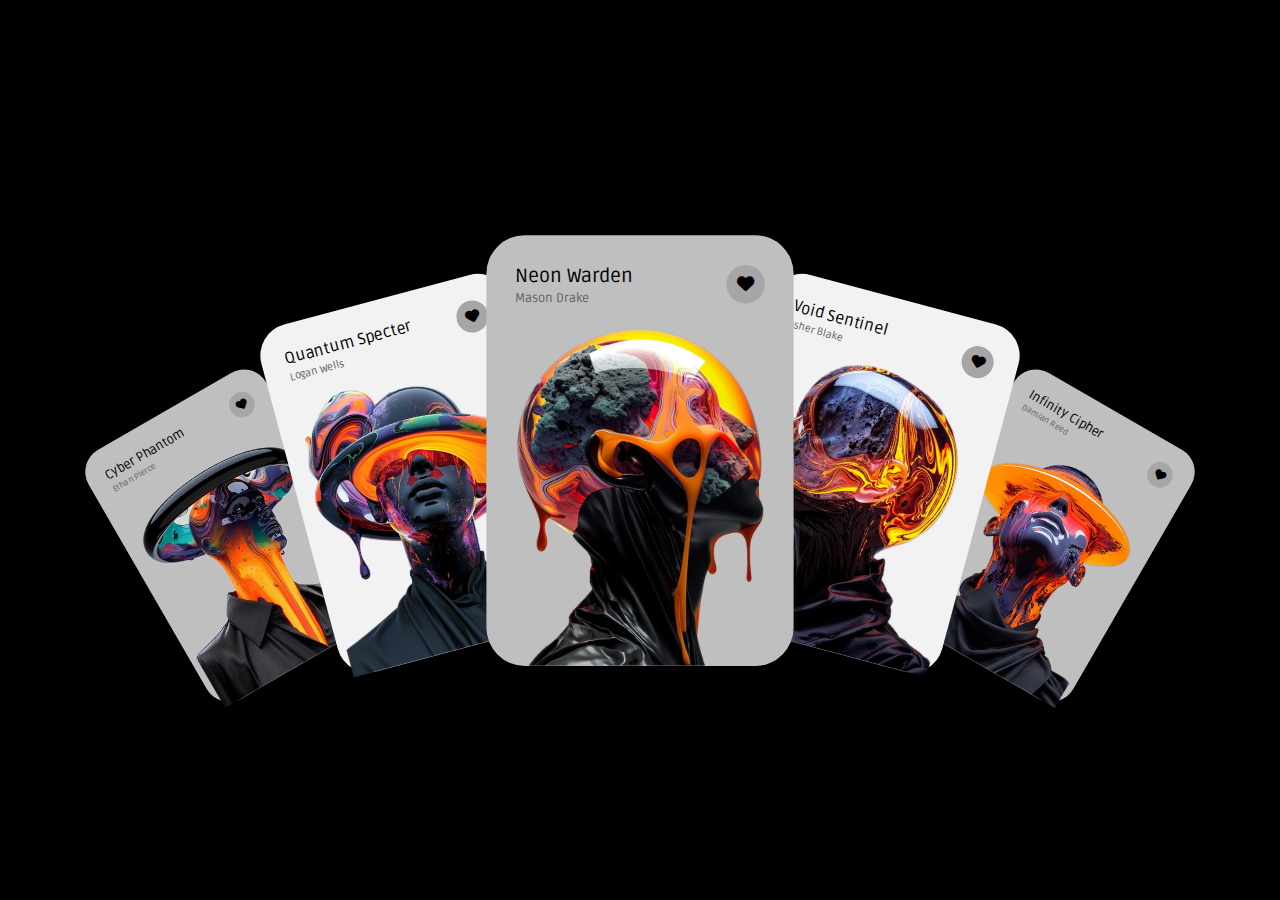
==== cards/index.html @ 6f4b691e "feat(cards - implemented)" ====
<!DOCTYPE html>
<html lang="en">
  <head>
    <meta charset="UTF-8" />
    <meta name="viewport" content="width=device-width, initial-scale=1.0" />
    <title>Document</title>
    <link rel="stylesheet" href="style.css" />
    <link
      rel="stylesheet"
      href="https://cdnjs.cloudflare.com/ajax/libs/font-awesome/6.7.2/css/all.min.css"
      integrity="sha512-Evv84Mr4kqVGRNSgIGL/F/aIDqQb7xQ2vcrdIwxfjThSH8CSR7PBEakCr51Ck+w+/U6swU2Im1vVX0SVk9ABhg=="
      crossorigin="anonymous"
      referrerpolicy="no-referrer"
    />
    <link rel="preconnect" href="https://fonts.googleapis.com" />
    <link rel="preconnect" href="https://fonts.gstatic.com" crossorigin />
    <link
      href="https://fonts.googleapis.com/css2?family=Ruda:wght@400..900&display=swap"
      rel="stylesheet"
    />
  </head>
  <body>
    <div class="card">
      <div class="header">
        <div class="header-text">
          <span class="text-main">Cyber Phantom</span>
          <span class="text-sub">Ethan Pierce</span>
        </div>
        <button type="button" class="header-icon-btn">
          <i class="fa-solid fa-heart"></i>
        </button>
      </div>
      <img
        class="avatar-img"
        src="./assets/images/avatar-1.png"
        alt="avatar-1"
      />
    </div>
    <div class="card">
      <div class="header">
        <div class="header-text">
          <span class="text-main">Quantum Specter</span>
          <span class="text-sub">Logan Wells</span>
        </div>
        <button type="button" class="header-icon-btn">
          <i class="fa-solid fa-heart"></i>
        </button>
      </div>
      <img
        class="avatar-img"
        src="./assets/images/avatar-2.png"
        alt="avatar-2"
      />
    </div>
    <div class="card">
      <div class="header">
        <div class="header-text">
          <span class="text-main">Neon Warden</span>
          <span class="text-sub">Mason Drake</span>
        </div>
        <button type="button" class="header-icon-btn">
          <i class="fa-solid fa-heart"></i>
        </button>
      </div>
      <img
        class="avatar-img"
        src="./assets/images/avatar-3.png"
        alt="avatar-3"
      />
    </div>
    <div class="card">
      <div class="header">
        <div class="header-text">
          <span class="text-main">Void Sentinel</span>
          <span class="text-sub">Asher Blake</span>
        </div>
        <button type="button" class="header-icon-btn">
          <i class="fa-solid fa-heart"></i>
        </button>
      </div>
      <img
        class="avatar-img"
        src="./assets/images/avatar-4.png"
        alt="avatar-4"
      />
    </div>
    <div class="card">
      <div class="header">
        <div class="header-text">
          <span class="text-main">Infinity Cipher</span>
          <span class="text-sub">Damian Reed</span>
        </div>
        <button type="button" class="header-icon-btn">
          <i class="fa-solid fa-heart"></i>
        </button>
      </div>
      <img
        class="avatar-img"
        src="./assets/images/avatar-5.png"
        alt="avatar-5"
      />
    </div>
    <script src="./script.js"></script>
  </body>
</html>
---- cards/style.css ----
:root {
  --primary-bg: #000;
  --card-bg-odd: #bfbfbf;
  --card-bg-even: #f2f2f2;
  --scale-level-1: 1.2;
  --scale-level-2: 1;
  --scale-level-3: 0.8;
  --rotate-level-1: 0deg;
  --rotate-level-2: 15deg;
  --rotate-level-3: 30deg;
  --position-x-level-1: 0;
  --position-x-level-2: 2rem;
  --position-x-level-3: 4rem;
  --position-y-level-1: 0;
  --position-y-level-2: 2rem;
  --position-y-level-3: 10rem;
  --active-scale: 1.35;
  --active-position-y: -2rem;
  --not-active-scale-offset: 0.15;
}

body {
  margin: 0;
  background-color: var(--primary-bg);
  font-family: "Ruda", serif;
  min-height: 100vh;
  display: grid;
  grid-template-columns: repeat(5, minmax(0, 1fr));
  place-content: center;
}
body .card {
  display: flex;
  flex-direction: column;
  padding: 1.5rem 1.5rem 0 1.5rem;
  border-radius: 2rem;
  cursor: pointer;
  position: relative;
  transition: all 0.3s;
}
body .card .header {
  display: flex;
  align-items: center;
  justify-content: space-between;
}
body .card .header .header-text .text-main {
  display: block;
}
body .card .header .header-text .text-sub {
  display: block;
  font-size: 0.65rem;
  margin-top: 0.1rem;
  color: #606060;
}
body .card .header .header-icon-btn {
  border: none;
  padding: 0;
  background-color: #a6a6a6;
  width: 2rem;
  height: 2rem;
  border-radius: 50%;
  outline: 1px dashed transparent;
  cursor: pointer;
  display: flex;
  align-items: center;
  justify-content: center;
  position: relative;
  transition: transform 0.3s, outline 0.3s;
}
body .card .header .header-icon-btn:before {
  content: "";
  position: absolute;
  background-color: #ffb6c1;
  width: 100%;
  height: 100%;
  border-radius: 50%;
  transform: scale(0);
  transition: transform 0.3s;
}
body .card .header .header-icon-btn i {
  position: relative;
  font-size: 0.9rem;
  transition: color 0.3s;
}
body .card .header .header-icon-btn:hover:before {
  transform: scale(1);
}
body .card .header .header-icon-btn:hover i {
  color: #ff1493;
}
body .card .header .header-icon-btn:active {
  transform: translateY(2px);
  outline-color: #ff69b4;
}
body .card .avatar-img {
  align-self: center;
  flex-grow: 1;
  width: 15rem;
}
body .card:before {
  content: "";
  position: absolute;
  width: 100%;
  height: 100%;
  background-color: #000;
  left: 0;
  top: 0;
  border-radius: 2rem;
  opacity: 0;
  visibility: hidden;
  transition: all 0.3s;
}
body .card:nth-child(odd) {
  background-color: var(--card-bg-odd);
}
body .card:nth-child(even) {
  background-color: var(--card-bg-even);
}
body .card:nth-child(3) {
  transform: scale(var(--scale-level-1)) rotate(var(--rotate-level-1)) translateX(var(--position-x-level-1)) translateY(var(--position-y-level-1));
  z-index: 10;
}
body .card:nth-child(3).active {
  transform: scale(var(--active-scale)) rotate(0) translateX(var(--position-x-level-1)) translateY(var(--active-position-y));
  z-index: 20;
}
body .card:nth-child(3).not-active {
  transform: scale(calc(var(--scale-level-1) - var(--not-active-scale-offset))) rotate(var(--rotate-level-1)) translateX(var(--position-x-level-1)) translateY(var(--position-y-level-1));
}
body .card:nth-child(2) {
  transform: scale(var(--scale-level-2)) rotate(calc(-1 * var(--rotate-level-2))) translateX(var(--position-x-level-2)) translateY(var(--position-y-level-2));
  z-index: 5;
}
body .card:nth-child(2).active {
  transform: scale(var(--active-scale)) rotate(0) translateX(var(--position-x-level-2)) translateY(var(--active-position-y));
  z-index: 20;
}
body .card:nth-child(2).not-active {
  transform: scale(calc(var(--scale-level-2) - var(--not-active-scale-offset))) rotate(calc(-1 * var(--rotate-level-2))) translateX(var(--position-x-level-2)) translateY(var(--position-y-level-2));
}
body .card:nth-child(4) {
  transform: scale(var(--scale-level-2)) rotate(var(--rotate-level-2)) translateX(calc(-1 * var(--position-x-level-2))) translateY(var(--position-y-level-2));
  z-index: 5;
}
body .card:nth-child(4).active {
  transform: scale(var(--active-scale)) rotate(0) translateX(var(--position-x-level-2)) translateY(var(--active-position-y));
  z-index: 20;
}
body .card:nth-child(4).not-active {
  transform: scale(calc(var(--scale-level-2) - var(--not-active-scale-offset))) rotate(var(--rotate-level-2)) translateX(calc(-1 * var(--position-x-level-2))) translateY(var(--position-y-level-2));
}
body .card:nth-child(1) {
  transform: scale(var(--scale-level-3)) rotate(calc(-1 * var(--rotate-level-3))) translateX(var(--position-x-level-3)) translateY(var(--position-y-level-3));
  z-index: 1;
}
body .card:nth-child(1).active {
  transform: scale(var(--active-scale)) rotate(0) translateX(var(--position-x-level-3)) translateY(var(--active-position-y));
  z-index: 20;
}
body .card:nth-child(1).not-active {
  transform: scale(calc(var(--scale-level-3) - var(--not-active-scale-offset))) rotate(calc(-1 * var(--rotate-level-3))) translateX(var(--position-x-level-3)) translateY(var(--position-y-level-3));
}
body .card:nth-child(5) {
  transform: scale(var(--scale-level-3)) rotate(var(--rotate-level-3)) translateX(calc(-1 * var(--position-x-level-3))) translateY(var(--position-y-level-3));
  z-index: 1;
}
body .card:nth-child(5).active {
  transform: scale(var(--active-scale)) rotate(0) translateX(calc(-1 * var(--position-x-level-3))) translateY(var(--active-position-y));
  z-index: 20;
}
body .card:nth-child(5).not-active {
  transform: scale(calc(var(--scale-level-3) - var(--not-active-scale-offset))) rotate(var(--rotate-level-3)) translateX(calc(-1 * var(--position-x-level-3))) translateY(var(--position-y-level-3));
}
body .card.not-active:before {
  opacity: 0.5;
  visibility: visible;
}/*# sourceMappingURL=style.css.map */
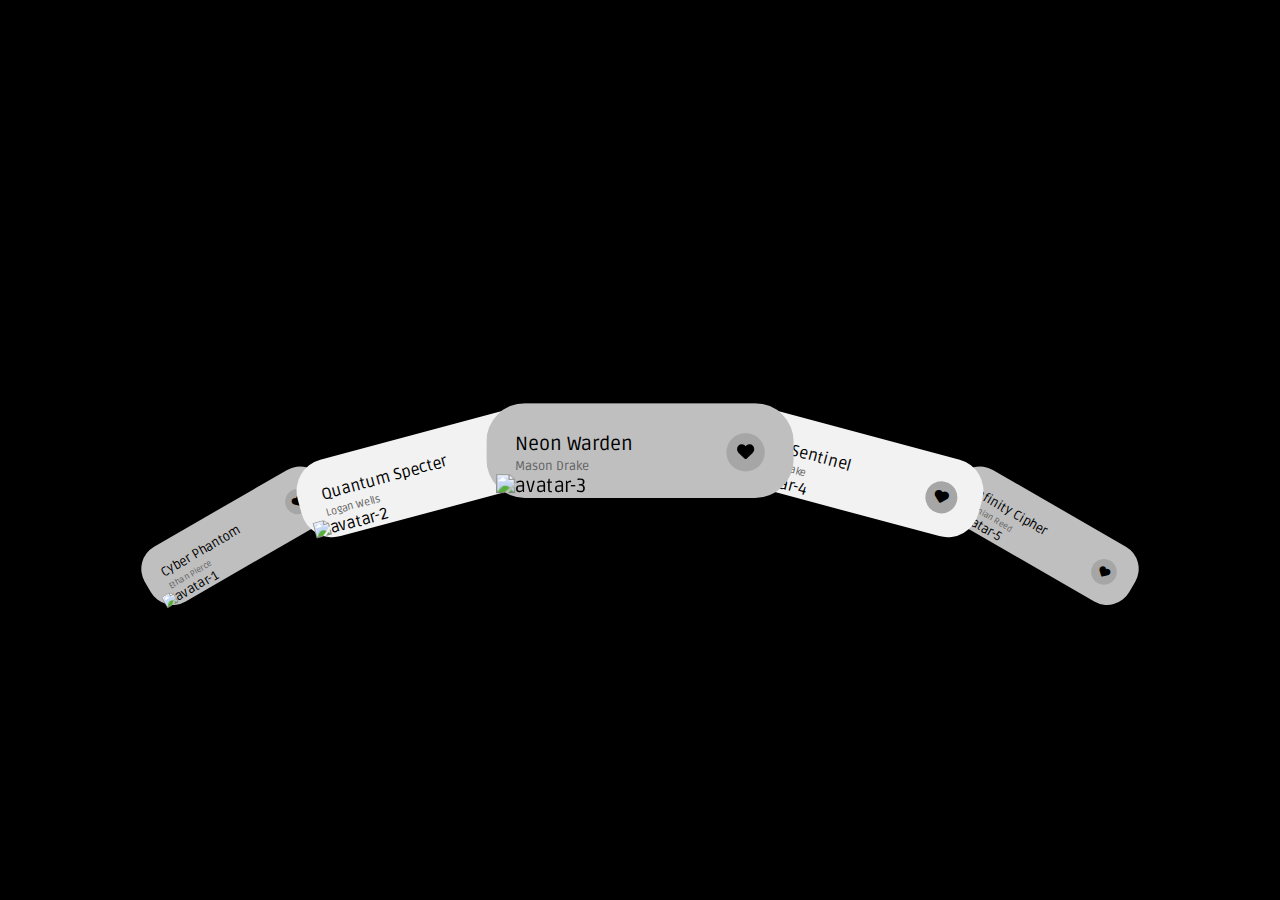
==== commit 5fb89225: "feat(cards - local assets url replaced with gihub hosted assets)" ====
--- a/cards/index.html
+++ b/cards/index.html
@@ -32,7 +32,7 @@
       </div>
       <img
         class="avatar-img"
-        src="./assets/images/avatar-1.png"
+        src="https://raw.githubusercontent.com/khatri2002/codepen/refs/heads/main/cards/assets/images/avatar-1.png"
         alt="avatar-1"
       />
     </div>
@@ -48,7 +48,7 @@
       </div>
       <img
         class="avatar-img"
-        src="./assets/images/avatar-2.png"
+        src="https://raw.githubusercontent.com/khatri2002/codepen/refs/heads/main/cards/assets/images/avatar-2.png"
         alt="avatar-2"
       />
     </div>
@@ -64,7 +64,7 @@
       </div>
       <img
         class="avatar-img"
-        src="./assets/images/avatar-3.png"
+        src="https://raw.githubusercontent.com/khatri2002/codepen/refs/heads/main/cards/assets/images/avatar-3.png"
         alt="avatar-3"
       />
     </div>
@@ -80,7 +80,7 @@
       </div>
       <img
         class="avatar-img"
-        src="./assets/images/avatar-4.png"
+        src="https://raw.githubusercontent.com/khatri2002/codepen/refs/heads/main/cards/assets/images/avatar-4.png"
         alt="avatar-4"
       />
     </div>
@@ -96,7 +96,7 @@
       </div>
       <img
         class="avatar-img"
-        src="./assets/images/avatar-5.png"
+        src="https://raw.githubusercontent.com/khatri2002/codepen/refs/heads/main/cards/assets/images/avatar-5.png"
         alt="avatar-5"
       />
     </div>
